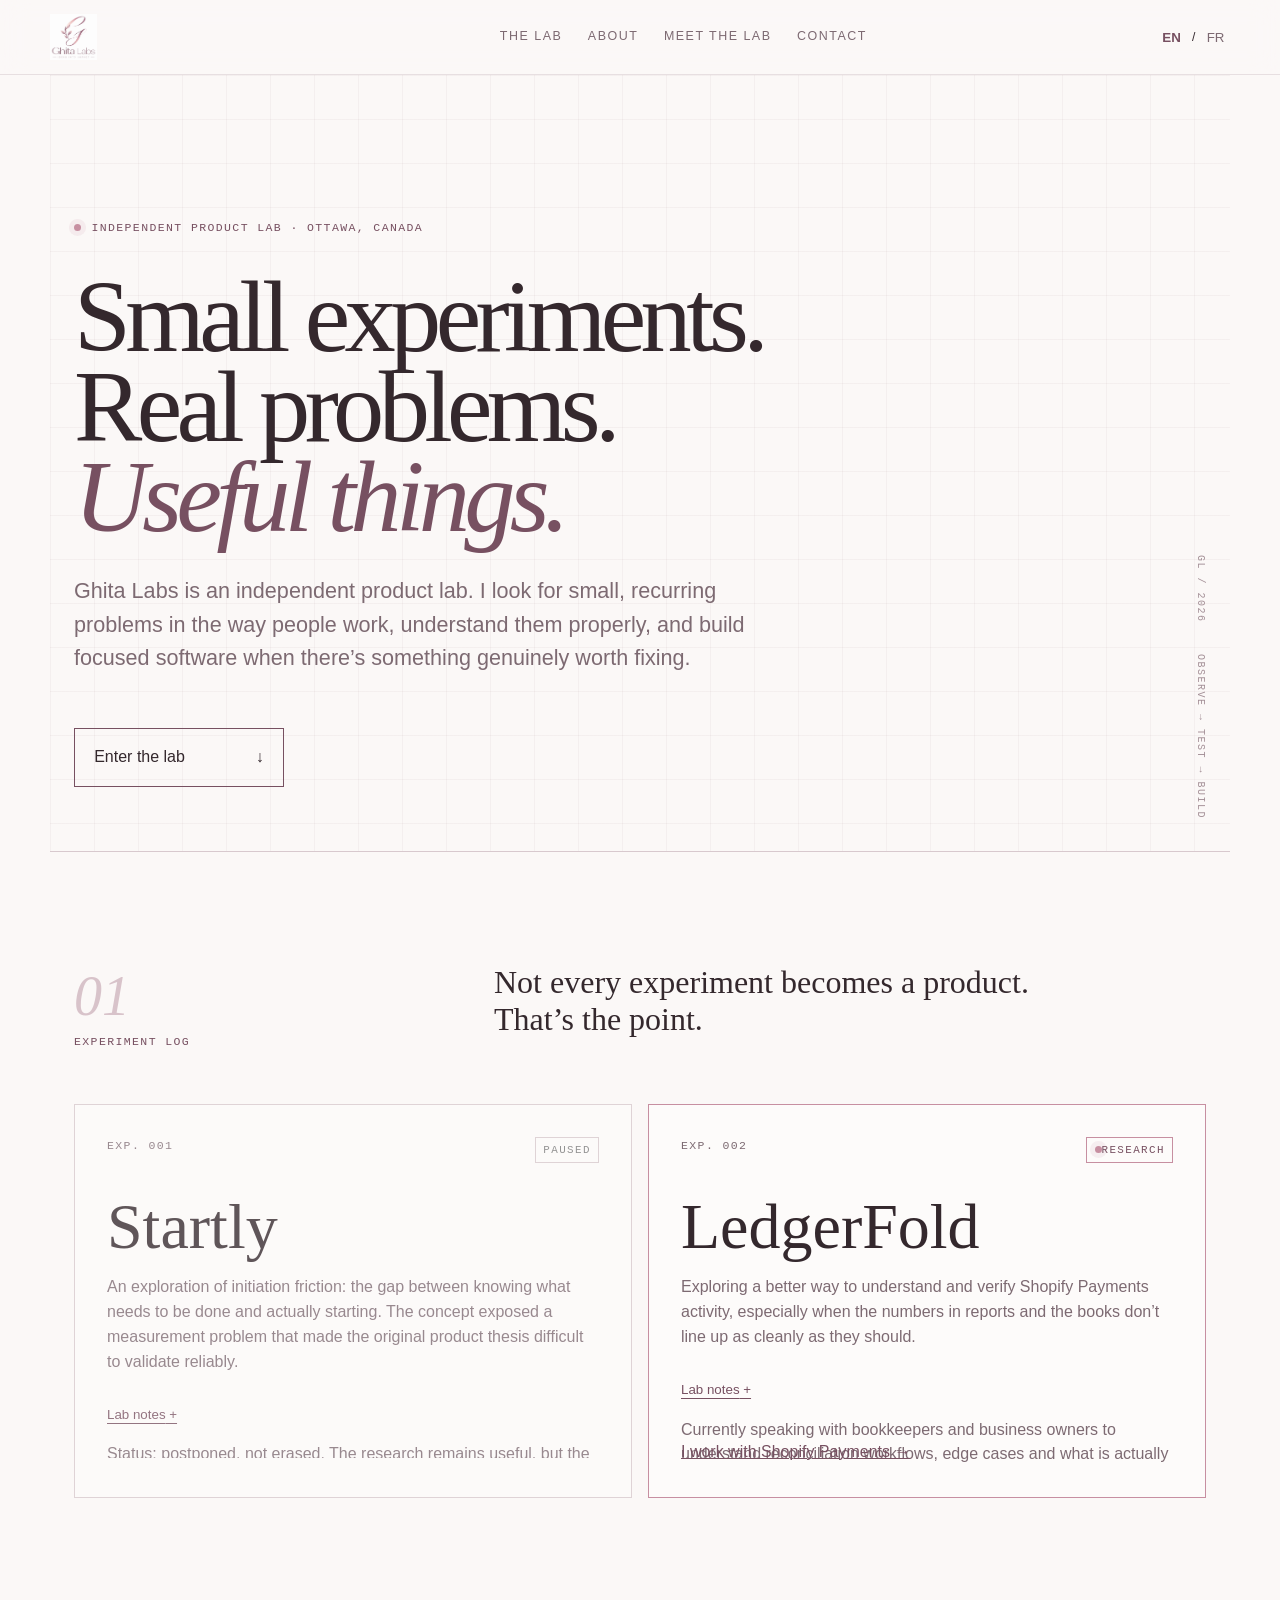
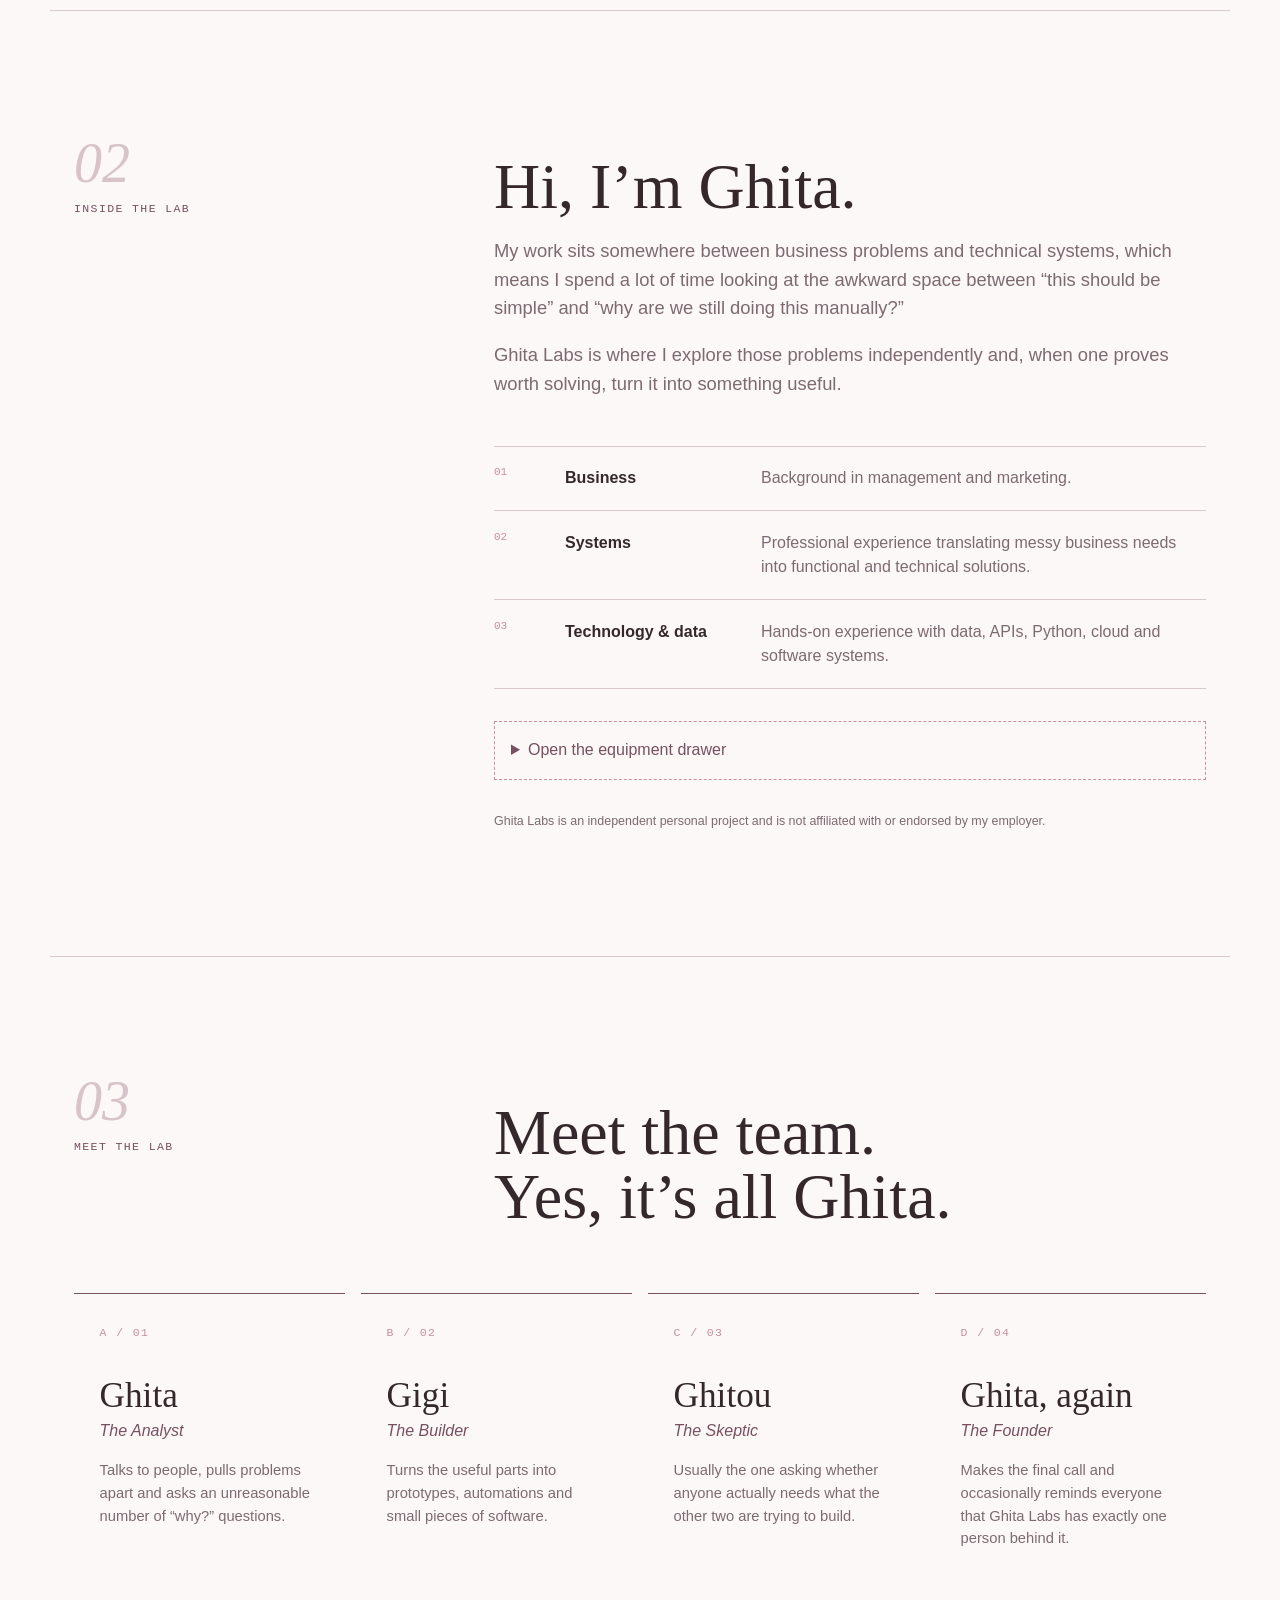
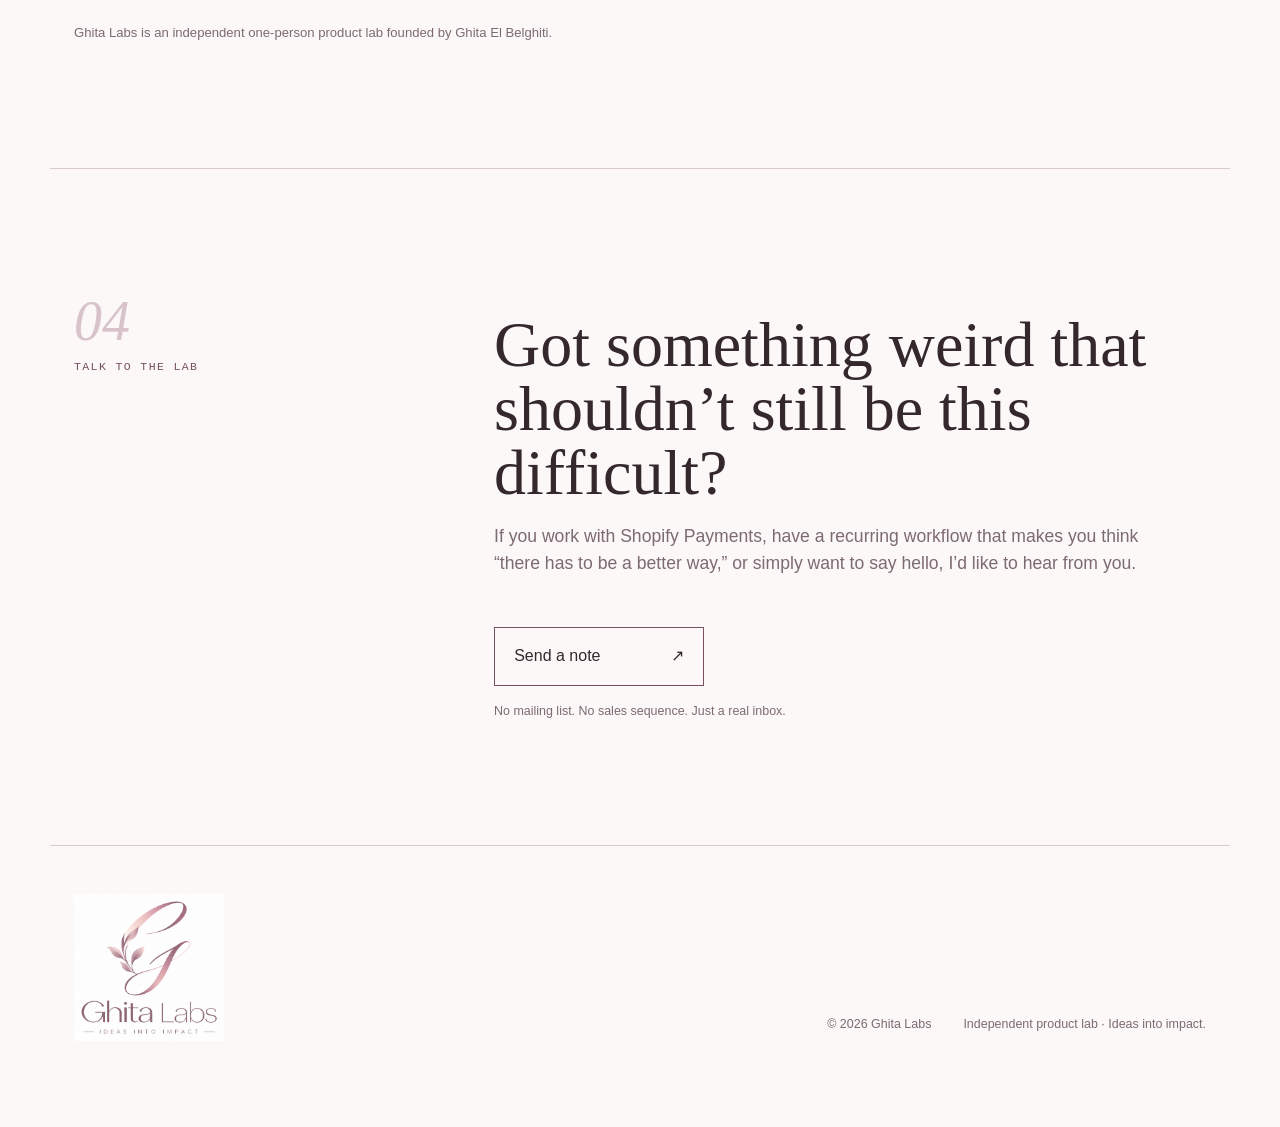
==== index.html @ 99f81e8a "Add files via upload" ====
<!doctype html>
<html lang="en">
<head>
  <meta charset="utf-8">
  <meta name="viewport" content="width=device-width, initial-scale=1">
  <title>Ghita Labs — Independent product lab</title>
  <meta name="description" content="Ghita Labs is an independent one-person product lab exploring small, recurring problems and building focused software when there is something genuinely worth fixing.">
  <meta name="theme-color" content="#fbf8f7">
  <meta property="og:title" content="Ghita Labs — Ideas into impact">
  <meta property="og:description" content="Small experiments. Real problems. Useful things.">
  <meta property="og:type" content="website">
  <meta property="og:image" content="ghita-labs-logo.png">
  <link rel="icon" href="ghita-labs-logo.png">
  <link rel="stylesheet" href="styles.css">
</head>
<body>
  <a class="skip-link" href="#main">Skip to content</a>

  <header class="topbar">
    <a class="brand" href="#lab" aria-label="Ghita Labs home">
      <img src="ghita-labs-logo.png" alt="Ghita Labs">
    </a>
    <nav aria-label="Primary navigation">
      <a href="#lab" data-i18n="nav.lab">The Lab</a>
      <a href="#about" data-i18n="nav.about">About</a>
      <a href="#team" data-i18n="nav.team">Meet the Lab</a>
      <a href="#contact" data-i18n="nav.contact">Contact</a>
    </nav>
    <div class="lang" aria-label="Language">
      <button class="lang-btn active" data-lang="en" aria-pressed="true">EN</button>
      <span>/</span>
      <button class="lang-btn" data-lang="fr" aria-pressed="false">FR</button>
    </div>
  </header>

  <main id="main">
    <section class="hero lab-grid" id="lab">
      <div class="eyebrow"><span class="pulse"></span><span data-i18n="hero.eyebrow">INDEPENDENT PRODUCT LAB · OTTAWA, CANADA</span></div>
      <h1 data-i18n="hero.title">Small experiments.<br>Real problems.<br><em>Useful things.</em></h1>
      <p class="lede" data-i18n="hero.body">Ghita Labs is an independent product lab. I look for small, recurring problems in the way people work, understand them properly, and build focused software when there’s something genuinely worth fixing.</p>
      <a class="lab-button" href="#experiments"><span data-i18n="hero.cta">Enter the lab</span><span aria-hidden="true">↓</span></a>
      <div class="specimen-note" aria-hidden="true">
        <span>GL / 2026</span><span>OBSERVE → TEST → BUILD</span>
      </div>
    </section>

    <section class="section" id="experiments">
      <div class="section-head">
        <div><span class="index">01</span><p class="kicker" data-i18n="experiments.kicker">EXPERIMENT LOG</p></div>
        <p class="section-intro" data-i18n="experiments.intro">Not every experiment becomes a product. That’s the point.</p>
      </div>

      <div class="experiment-grid">
        <article class="experiment-card muted" tabindex="0">
          <div class="card-top"><span>EXP. 001</span><span class="status status-paused" data-i18n="exp1.status">PAUSED</span></div>
          <h2>Startly</h2>
          <p data-i18n="exp1.body">An exploration of initiation friction: the gap between knowing what needs to be done and actually starting. The concept exposed a measurement problem that made the original product thesis difficult to validate reliably.</p>
          <button class="text-button reveal-btn" aria-expanded="false"><span data-i18n="common.notes">Lab notes</span> +</button>
          <div class="reveal">
            <p data-i18n="exp1.note">Status: postponed, not erased. The research remains useful, but the original direction is not being actively built.</p>
          </div>
        </article>

        <article class="experiment-card active-exp" tabindex="0">
          <div class="card-top"><span>EXP. 002</span><span class="status status-research"><span class="pulse"></span><span data-i18n="exp2.status">RESEARCH</span></span></div>
          <h2>LedgerFold</h2>
          <p data-i18n="exp2.body">Exploring a better way to understand and verify Shopify Payments activity, especially when the numbers in reports and the books don’t line up as cleanly as they should.</p>
          <button class="text-button reveal-btn" aria-expanded="false"><span data-i18n="common.notes">Lab notes</span> +</button>
          <div class="reveal">
            <p data-i18n="exp2.note">Currently speaking with bookkeepers and business owners to understand reconciliation workflows, edge cases and what is actually worth automating.</p>
            <a href="#contact" data-i18n="exp2.link">I work with Shopify Payments →</a>
          </div>
        </article>
      </div>
    </section>

    <section class="section split" id="about">
      <div class="section-label"><span class="index">02</span><p class="kicker" data-i18n="about.kicker">INSIDE THE LAB</p></div>
      <div class="about-copy">
        <h2 data-i18n="about.title">Hi, I’m Ghita.</h2>
        <p data-i18n="about.p1">My work sits somewhere between business problems and technical systems, which means I spend a lot of time looking at the awkward space between “this should be simple” and “why are we still doing this manually?”</p>
        <p data-i18n="about.p2">Ghita Labs is where I explore those problems independently and, when one proves worth solving, turn it into something useful.</p>

        <div class="credentials">
          <div><span>01</span><strong data-i18n="about.business">Business</strong><p data-i18n="about.businessText">Background in management and marketing.</p></div>
          <div><span>02</span><strong data-i18n="about.systems">Systems</strong><p data-i18n="about.systemsText">Professional experience translating messy business needs into functional and technical solutions.</p></div>
          <div><span>03</span><strong data-i18n="about.tech">Technology & data</strong><p data-i18n="about.techText">Hands-on experience with data, APIs, Python, cloud and software systems.</p></div>
        </div>

        <details class="equipment">
          <summary data-i18n="about.equipment">Open the equipment drawer</summary>
          <p>Python · SQL · APIs · Azure · Power BI · Postman · C# · Functional Analysis</p>
        </details>
        <p class="fineprint" data-i18n="about.independent">Ghita Labs is an independent personal project and is not affiliated with or endorsed by my employer.</p>
      </div>
    </section>

    <section class="section" id="team">
      <div class="section-head">
        <div><span class="index">03</span><p class="kicker" data-i18n="team.kicker">MEET THE LAB</p></div>
        <div><h2 data-i18n="team.title">Meet the team.<br>Yes, it’s all Ghita.</h2></div>
      </div>

      <div class="team-grid">
        <article class="persona" tabindex="0"><span class="persona-id">A / 01</span><h3>Ghita</h3><em data-i18n="team.analyst">The Analyst</em><p data-i18n="team.analystText">Talks to people, pulls problems apart and asks an unreasonable number of “why?” questions.</p></article>
        <article class="persona" tabindex="0"><span class="persona-id">B / 02</span><h3>Gigi</h3><em data-i18n="team.builder">The Builder</em><p data-i18n="team.builderText">Turns the useful parts into prototypes, automations and small pieces of software.</p></article>
        <article class="persona" tabindex="0"><span class="persona-id">C / 03</span><h3>Ghitou</h3><em data-i18n="team.skeptic">The Skeptic</em><p data-i18n="team.skepticText">Usually the one asking whether anyone actually needs what the other two are trying to build.</p></article>
        <article class="persona" tabindex="0"><span class="persona-id">D / 04</span><h3 data-i18n="team.ghitaAgain">Ghita, again</h3><em data-i18n="team.founder">The Founder</em><p data-i18n="team.founderText">Makes the final call and occasionally reminds everyone that Ghita Labs has exactly one person behind it.</p></article>
      </div>
      <p class="transparency" data-i18n="team.transparency">Ghita Labs is an independent one-person product lab founded by Ghita El Belghiti.</p>
    </section>

    <section class="section contact-section" id="contact">
      <div class="section-label"><span class="index">04</span><p class="kicker" data-i18n="contact.kicker">TALK TO THE LAB</p></div>
      <div class="contact-copy">
        <h2 data-i18n="contact.title">Got something weird that shouldn’t still be this difficult?</h2>
        <p data-i18n="contact.body">If you work with Shopify Payments, have a recurring workflow that makes you think “there has to be a better way,” or simply want to say hello, I’d like to hear from you.</p>
        <a class="lab-button" id="emailLink" href="mailto:ghitalabs@gmail.com?subject=Ghita%20Labs"><span data-i18n="contact.cta">Send a note</span><span aria-hidden="true">↗</span></a>
        <p class="contact-note" data-i18n="contact.note">No mailing list. No sales sequence. Just a real inbox.</p>
      </div>
    </section>
  </main>

  <footer>
    <div><img src="ghita-labs-logo.png" alt="" aria-hidden="true"></div>
    <p>© <span id="year"></span> Ghita Labs</p>
    <p data-i18n="footer.line">Independent product lab · Ideas into impact.</p>
  </footer>

  <script src="script.js"></script>
</body>
</html>
---- styles.css ----
:root{
  --paper:#fbf8f7;--ink:#34282d;--muted:#7d6a72;--line:#d8c9ce;
  --rose:#c78fa1;--plum:#775061;--soft:#f3e9ec;--green:#65786a;
  --max:1180px;
}
*{box-sizing:border-box}
html{scroll-behavior:smooth}
body{margin:0;background:var(--paper);color:var(--ink);font-family:Inter,ui-sans-serif,-apple-system,BlinkMacSystemFont,"Segoe UI",sans-serif;line-height:1.55}
a{color:inherit}
.skip-link{position:absolute;left:-9999px}.skip-link:focus{left:1rem;top:1rem;background:white;padding:.75rem;z-index:99}
.topbar{position:sticky;top:0;z-index:20;display:grid;grid-template-columns:160px 1fr auto;align-items:center;gap:2rem;padding:14px max(24px,calc((100vw - var(--max))/2));border-bottom:1px solid rgba(119,80,97,.15);background:rgba(251,248,247,.88);backdrop-filter:blur(14px)}
.brand img{display:block;width:138px;height:46px;object-fit:contain;object-position:left center}
nav{display:flex;justify-content:center;gap:1.6rem}nav a{text-decoration:none;font-size:.78rem;text-transform:uppercase;letter-spacing:.12em;color:var(--muted)}nav a:hover{color:var(--plum)}
.lang{display:flex;gap:.35rem;align-items:center;font-size:.76rem}.lang-btn{border:0;background:none;padding:.35rem;cursor:pointer;color:var(--muted)}.lang-btn.active{color:var(--plum);font-weight:700}
.hero,.section,footer{max-width:var(--max);margin:auto}
.hero{min-height:84vh;padding:9rem 1.5rem 4rem;position:relative}
.lab-grid{background-image:linear-gradient(rgba(119,80,97,.05) 1px,transparent 1px),linear-gradient(90deg,rgba(119,80,97,.05) 1px,transparent 1px);background-size:44px 44px}
.eyebrow,.kicker,.card-top,.persona-id{font-family:ui-monospace,SFMono-Regular,Menlo,monospace;letter-spacing:.12em;font-size:.72rem}
.eyebrow{display:flex;align-items:center;gap:.65rem;color:var(--plum)}
.pulse{display:inline-block;width:7px;height:7px;border-radius:50%;background:var(--rose);box-shadow:0 0 0 5px rgba(199,143,161,.12)}
h1{font-family:Georgia,"Times New Roman",serif;font-size:clamp(3.6rem,8vw,7.7rem);line-height:.88;letter-spacing:-.055em;margin:2.2rem 0 2rem;max-width:960px;font-weight:400}
h1 em{color:var(--plum);font-weight:400}
.lede{font-size:clamp(1.05rem,2vw,1.35rem);max-width:690px;color:var(--muted)}
.lab-button{display:inline-flex;align-items:center;justify-content:space-between;gap:2rem;margin-top:2rem;padding:1rem 1.2rem;border:1px solid var(--plum);text-decoration:none;min-width:210px;transition:.2s}.lab-button:hover{background:var(--plum);color:white;transform:translateY(-2px)}
.specimen-note{position:absolute;right:1.5rem;bottom:2rem;display:flex;gap:2rem;writing-mode:vertical-rl;font:10px ui-monospace,monospace;letter-spacing:.15em;color:#a38f96}
.section{padding:7rem 1.5rem;border-top:1px solid var(--line)}
.section-head,.split{display:grid;grid-template-columns:1fr 2fr;gap:4rem}.section-head{margin-bottom:3rem}.index{font:italic 3.5rem Georgia,serif;color:#d8c3ca}.kicker{margin:.3rem 0;color:var(--plum)}.section-intro{font:2rem Georgia,serif;margin:0;max-width:550px}
.experiment-grid{display:grid;grid-template-columns:1fr 1fr;gap:1rem}
.experiment-card{border:1px solid var(--line);padding:2rem;min-height:330px;background:rgba(255,255,255,.36);transition:.25s;position:relative}.experiment-card:hover,.experiment-card:focus-within{transform:translateY(-4px);box-shadow:0 18px 40px rgba(52,40,45,.07)}.experiment-card.active-exp{border-color:var(--rose)}.experiment-card.muted{opacity:.78}
.card-top{display:flex;justify-content:space-between;color:var(--muted)}.status{font-size:.68rem;padding:.25rem .45rem;border:1px solid var(--line)}.status-research{color:var(--plum);border-color:var(--rose)}.status-paused{color:#777}
.experiment-card h2,.about-copy h2,.contact-copy h2,.section-head h2{font:400 clamp(2.4rem,5vw,4.6rem) Georgia,serif;line-height:1;margin:2rem 0 1rem}.experiment-card p{max-width:520px;color:var(--muted)}
.text-button{border:0;background:none;padding:0;margin-top:1rem;color:var(--plum);text-decoration:underline;text-underline-offset:4px;cursor:pointer}.reveal{display:grid;grid-template-rows:0fr;overflow:hidden;transition:grid-template-rows .25s}.reveal>*{min-height:0}.experiment-card.open .reveal{grid-template-rows:1fr}.reveal a{display:inline-block;margin-top:.4rem;color:var(--plum)}
.section-label{padding-top:.5rem}.about-copy>p{font-size:1.15rem;max-width:700px;color:var(--muted)}
.credentials{margin-top:3rem;border-top:1px solid var(--line)}.credentials>div{display:grid;grid-template-columns:55px 180px 1fr;gap:1rem;padding:1.2rem 0;border-bottom:1px solid var(--line);align-items:start}.credentials span{font:11px ui-monospace,monospace;color:var(--rose)}.credentials p{margin:0;color:var(--muted)}
.equipment{margin-top:2rem;border:1px dashed var(--rose);padding:1rem}.equipment summary{cursor:pointer;color:var(--plum)}.equipment p{font-family:ui-monospace,monospace;font-size:.82rem;color:var(--muted)}
.fineprint{font-size:.78rem!important;margin-top:2rem}
.team-grid{display:grid;grid-template-columns:repeat(4,1fr);gap:1rem}.persona{padding:1.6rem;border-top:1px solid var(--plum);min-height:280px;transition:.2s}.persona:hover,.persona:focus{background:var(--soft);transform:rotate(-.4deg)}.persona:nth-child(even):hover{transform:rotate(.4deg)}.persona-id{color:var(--rose)}.persona h3{font:2.2rem Georgia,serif;margin:2rem 0 .2rem}.persona em{color:var(--plum)}.persona p{color:var(--muted);font-size:.92rem}.transparency{margin-top:2rem;font-size:.82rem;color:var(--muted)}
.contact-section{display:grid;grid-template-columns:1fr 2fr;gap:4rem}.contact-copy h2{max-width:780px}.contact-copy>p{max-width:680px;color:var(--muted);font-size:1.1rem}.contact-note{font-size:.78rem!important;margin-top:1rem}
footer{padding:3rem 1.5rem 5rem;border-top:1px solid var(--line);display:grid;grid-template-columns:1fr auto auto;gap:2rem;align-items:end;color:var(--muted);font-size:.78rem}footer img{width:150px}
@media(max-width:820px){
 .topbar{grid-template-columns:1fr auto;padding:10px 18px}.brand img{width:112px}nav{display:none}
 .hero{padding-top:6rem;min-height:78vh}.section{padding:5rem 1.2rem}
 .section-head,.split,.contact-section{grid-template-columns:1fr;gap:1.4rem}
 .experiment-grid{grid-template-columns:1fr}.team-grid{grid-template-columns:1fr 1fr}
 .credentials>div{grid-template-columns:35px 1fr}.credentials p{grid-column:2}
 footer{grid-template-columns:1fr;gap:.6rem}.specimen-note{display:none}
}
@media(max-width:520px){.team-grid{grid-template-columns:1fr}h1{font-size:3.8rem}.experiment-card{min-height:0}}
@media(prefers-reduced-motion:reduce){*{scroll-behavior:auto!important;transition:none!important}}
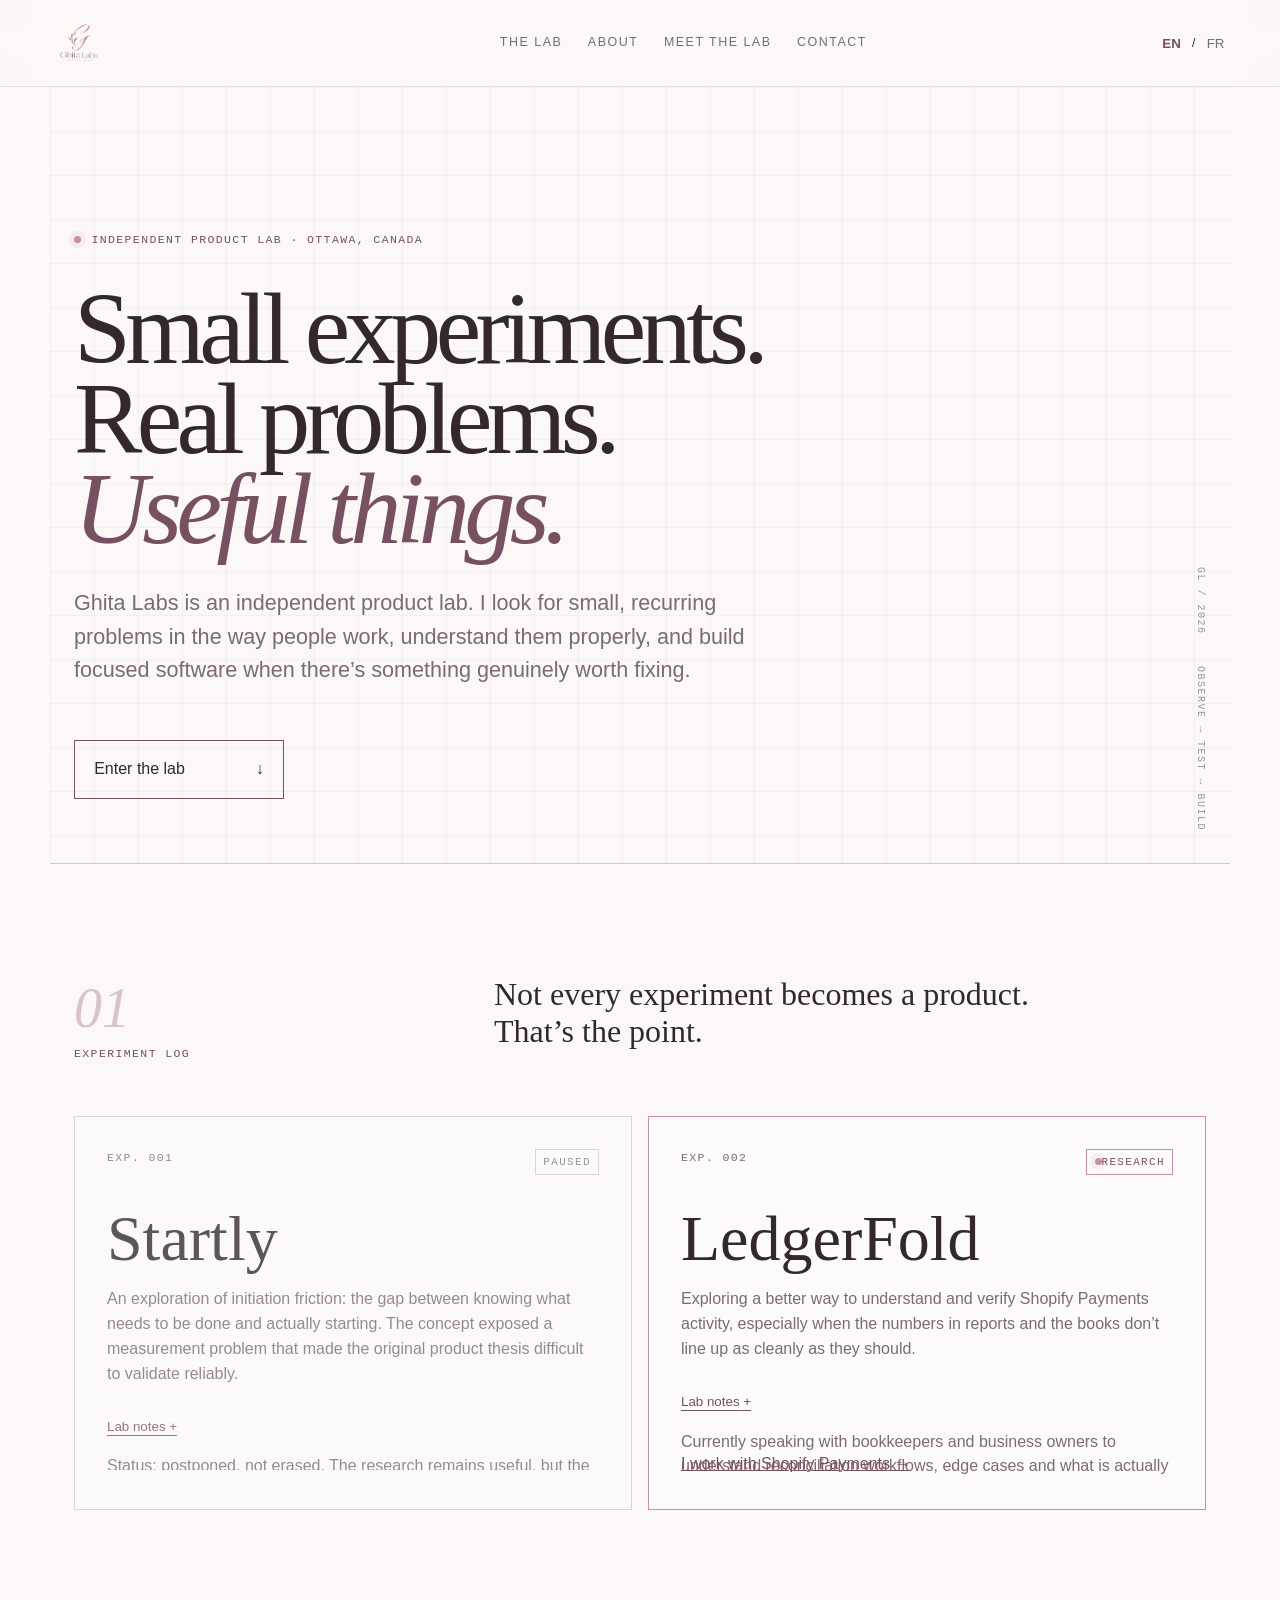
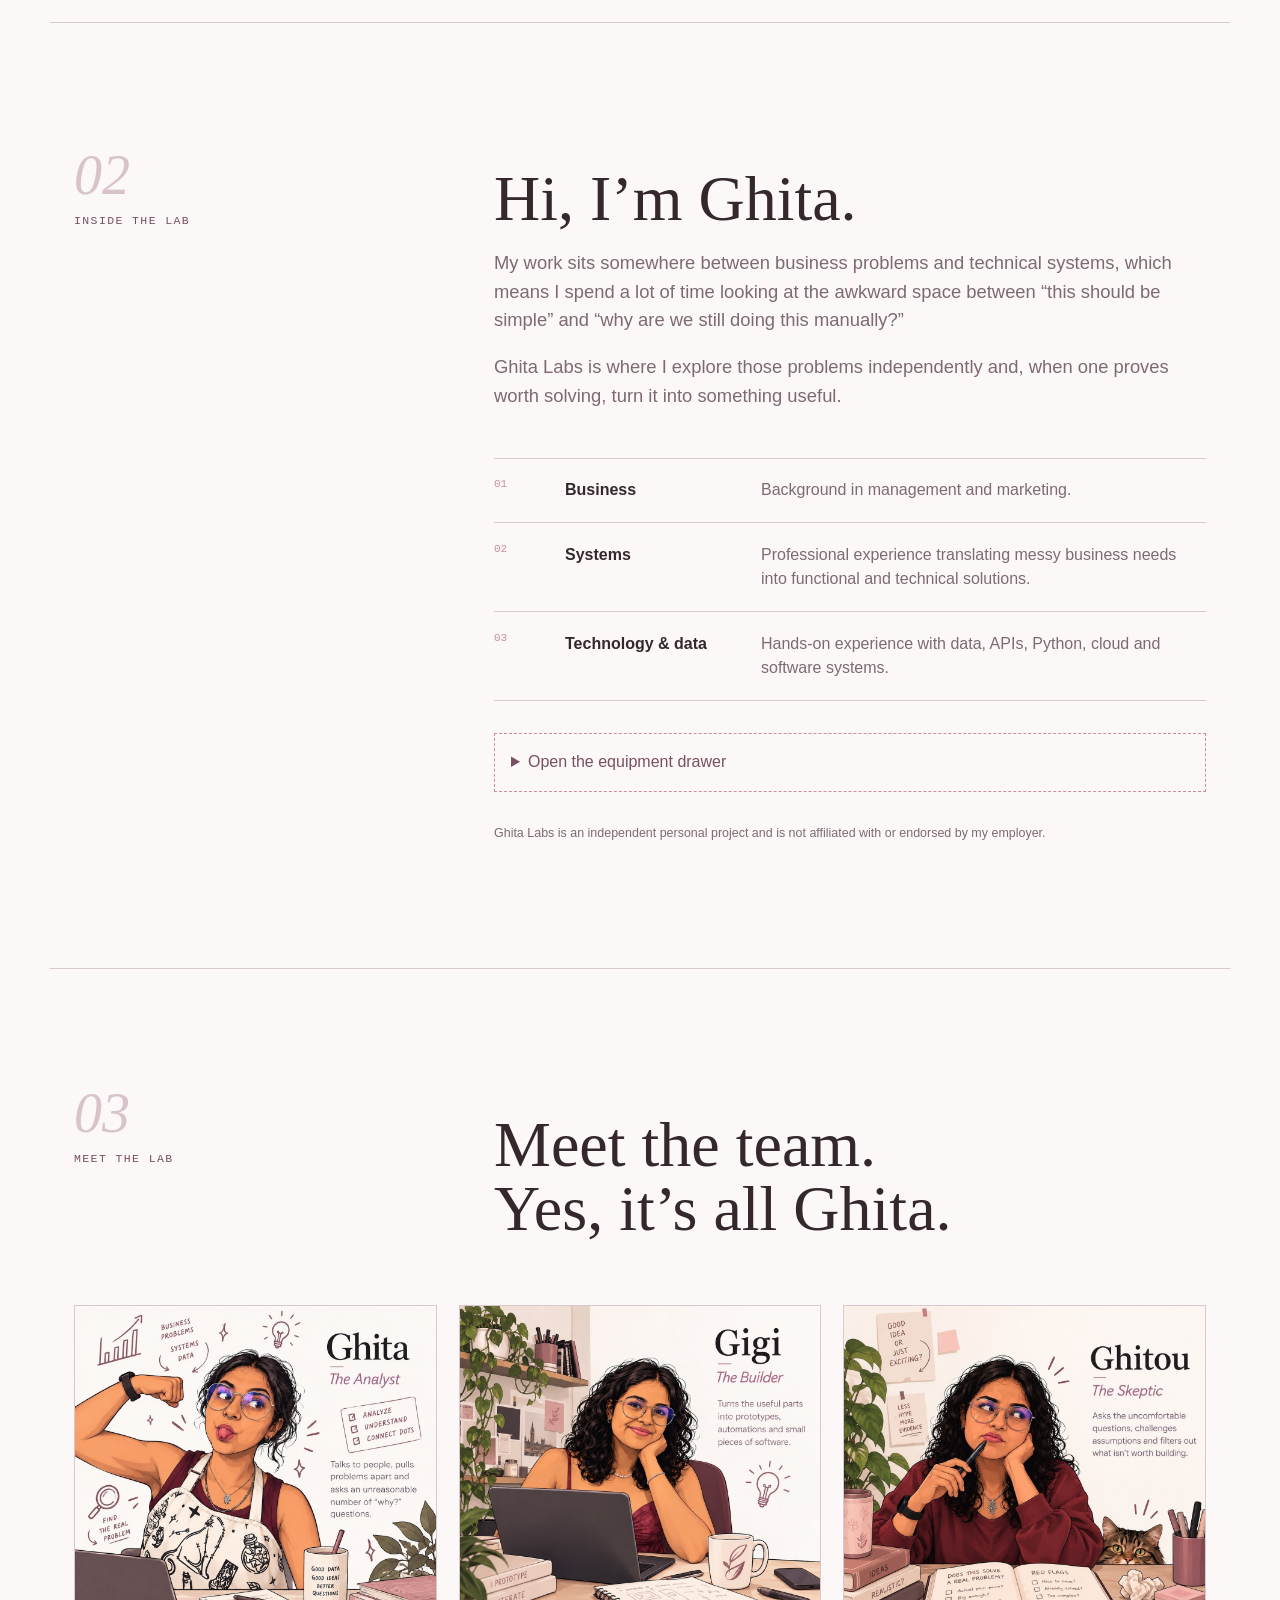
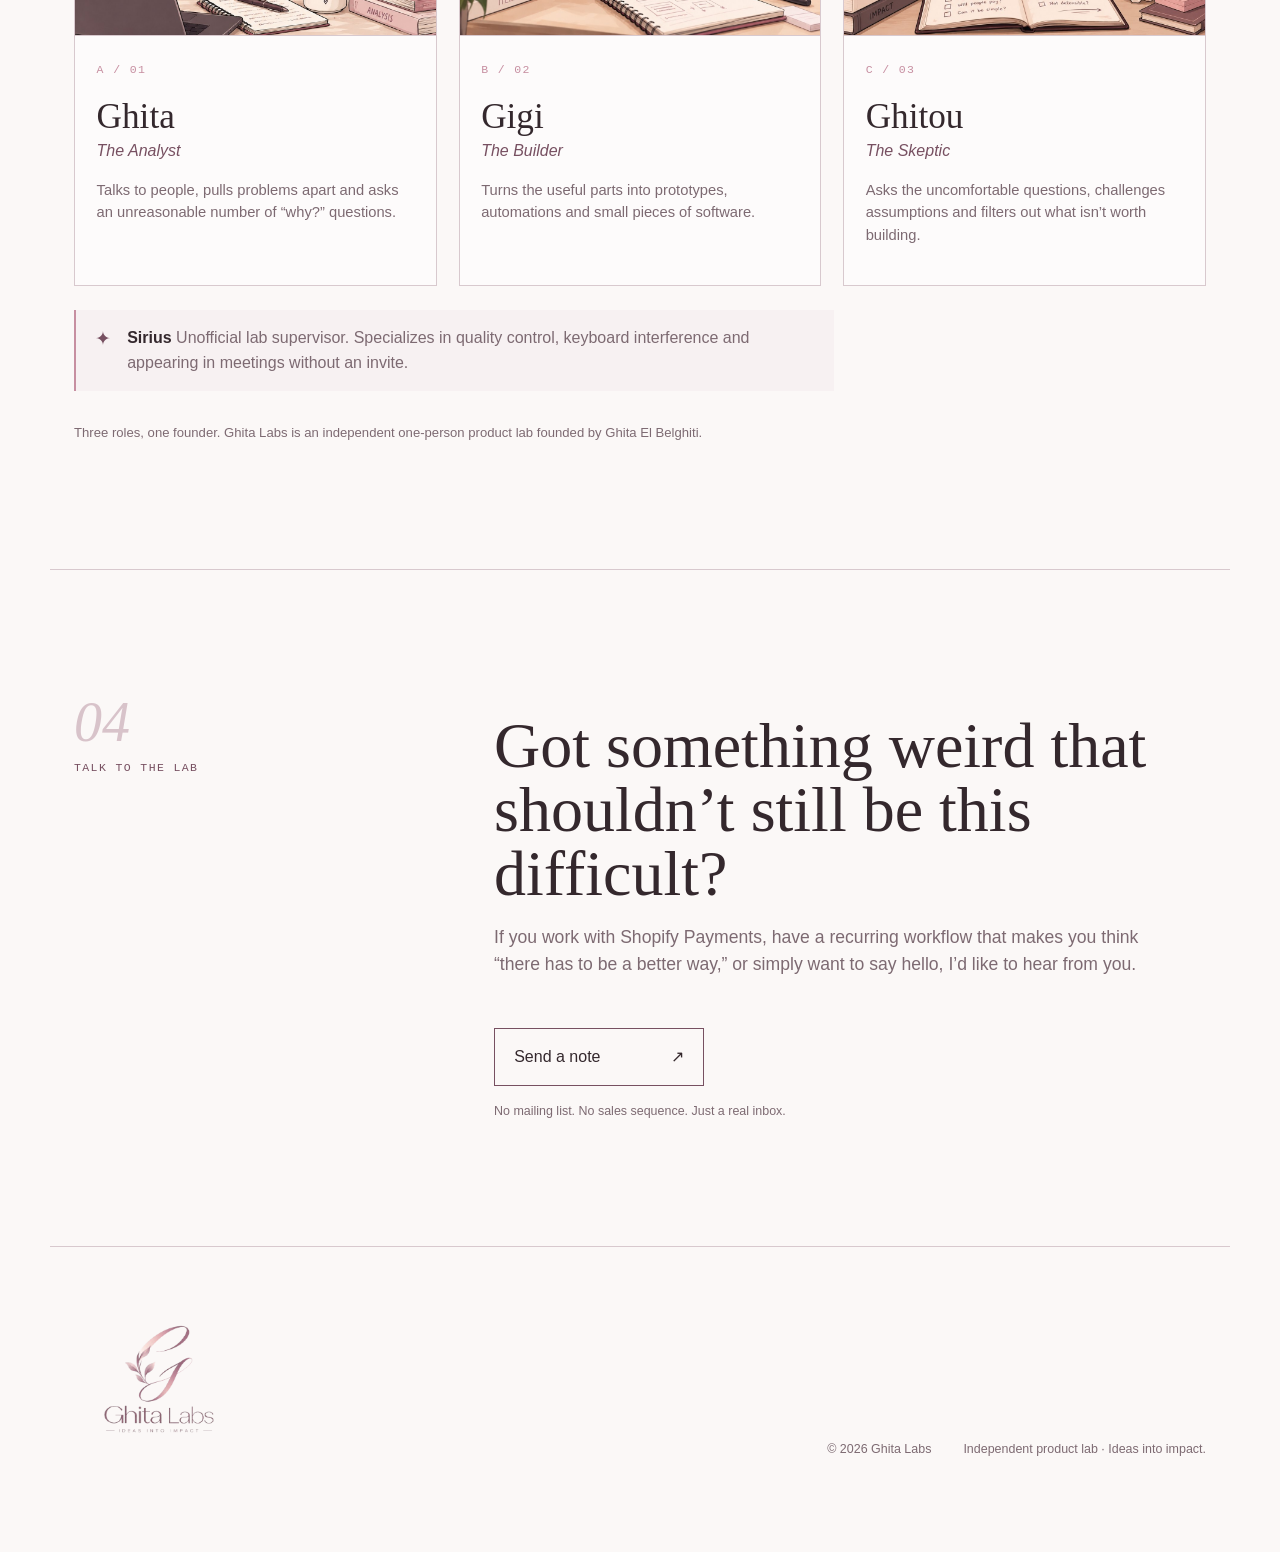
==== commit 9c8497ee: "Add files via upload" ====
--- a/index.html
+++ b/index.html
@@ -101,13 +101,25 @@
         <div><h2 data-i18n="team.title">Meet the team.<br>Yes, it’s all Ghita.</h2></div>
       </div>
 
-      <div class="team-grid">
-        <article class="persona" tabindex="0"><span class="persona-id">A / 01</span><h3>Ghita</h3><em data-i18n="team.analyst">The Analyst</em><p data-i18n="team.analystText">Talks to people, pulls problems apart and asks an unreasonable number of “why?” questions.</p></article>
-        <article class="persona" tabindex="0"><span class="persona-id">B / 02</span><h3>Gigi</h3><em data-i18n="team.builder">The Builder</em><p data-i18n="team.builderText">Turns the useful parts into prototypes, automations and small pieces of software.</p></article>
-        <article class="persona" tabindex="0"><span class="persona-id">C / 03</span><h3>Ghitou</h3><em data-i18n="team.skeptic">The Skeptic</em><p data-i18n="team.skepticText">Usually the one asking whether anyone actually needs what the other two are trying to build.</p></article>
-        <article class="persona" tabindex="0"><span class="persona-id">D / 04</span><h3 data-i18n="team.ghitaAgain">Ghita, again</h3><em data-i18n="team.founder">The Founder</em><p data-i18n="team.founderText">Makes the final call and occasionally reminds everyone that Ghita Labs has exactly one person behind it.</p></article>
+      <div class="team-grid visual-team">
+        <article class="persona visual-persona" tabindex="0">
+          <img src="team-ghita-analyst.jpeg" alt="Illustrated Ghita as The Analyst, surrounded by notes about business problems, systems and data." loading="lazy">
+          <div class="persona-caption"><span class="persona-id">A / 01</span><h3>Ghita</h3><em data-i18n="team.analyst">The Analyst</em><p data-i18n="team.analystText">Talks to people, pulls problems apart and asks an unreasonable number of “why?” questions.</p></div>
+        </article>
+        <article class="persona visual-persona" tabindex="0">
+          <img src="team-gigi-builder.jpeg" alt="Illustrated Gigi as The Builder at a desk with prototype sketches." loading="lazy">
+          <div class="persona-caption"><span class="persona-id">B / 02</span><h3>Gigi</h3><em data-i18n="team.builder">The Builder</em><p data-i18n="team.builderText">Turns the useful parts into prototypes, automations and small pieces of software.</p></div>
+        </article>
+        <article class="persona visual-persona" tabindex="0">
+          <img src="team-ghitou-skeptic.jpeg" alt="Illustrated Ghitou as The Skeptic reviewing ideas, with Sirius the cat peeking over the desk." loading="lazy">
+          <div class="persona-caption"><span class="persona-id">C / 03</span><h3>Ghitou</h3><em data-i18n="team.skeptic">The Skeptic</em><p data-i18n="team.skepticText">Asks the uncomfortable questions, challenges assumptions and filters out what isn’t worth building.</p></div>
+        </article>
       </div>
-      <p class="transparency" data-i18n="team.transparency">Ghita Labs is an independent one-person product lab founded by Ghita El Belghiti.</p>
+      <aside class="sirius-note" aria-label="Sirius, unofficial lab supervisor">
+        <span class="sirius-mark">✦</span>
+        <p><strong>Sirius</strong> <span data-i18n="team.siriusRole">Unofficial lab supervisor.</span> <span data-i18n="team.siriusText">Specializes in quality control, keyboard interference and appearing in meetings without an invite.</span></p>
+      </aside>
+      <p class="transparency" data-i18n="team.transparency">Three roles, one founder. Ghita Labs is an independent one-person product lab founded by Ghita El Belghiti.</p>
     </section>
 
     <section class="section contact-section" id="contact">
--- a/styles.css
+++ b/styles.css
@@ -47,3 +47,18 @@
 }
 @media(max-width:520px){.team-grid{grid-template-columns:1fr}h1{font-size:3.8rem}.experiment-card{min-height:0}}
 @media(prefers-reduced-motion:reduce){*{scroll-behavior:auto!important;transition:none!important}}
+
+/* V2: visual team */
+.visual-team{grid-template-columns:repeat(3,1fr);gap:1.35rem}
+.visual-persona{padding:0;border:1px solid var(--line);background:rgba(255,255,255,.4);overflow:hidden;min-height:0}
+.visual-persona:hover,.visual-persona:focus{background:var(--soft);transform:translateY(-4px) rotate(-.2deg);box-shadow:0 18px 40px rgba(52,40,45,.07)}
+.visual-persona:nth-child(even):hover{transform:translateY(-4px) rotate(.2deg)}
+.visual-persona img{display:block;width:100%;aspect-ratio:1.094/1;object-fit:cover;border-bottom:1px solid var(--line)}
+.persona-caption{padding:1.25rem 1.35rem 1.45rem}
+.persona-caption h3{margin:1rem 0 .15rem}
+.sirius-note{margin-top:1.5rem;display:flex;gap:1rem;align-items:flex-start;max-width:760px;padding:1rem 1.2rem;border-left:2px solid var(--rose);background:rgba(243,233,236,.48);color:var(--muted)}
+.sirius-note p{margin:0}.sirius-note strong{color:var(--ink)}.sirius-mark{color:var(--plum);font-size:1.2rem;line-height:1.4}
+.topbar .brand img{height:58px;width:150px;object-fit:contain;filter:none}
+footer img{width:170px;height:auto;object-fit:contain}
+@media(max-width:900px){.visual-team{grid-template-columns:1fr}.visual-persona{display:grid;grid-template-columns:minmax(0,1.15fr) minmax(220px,.85fr)}.visual-persona img{height:100%;aspect-ratio:auto;border-bottom:0;border-right:1px solid var(--line)}}
+@media(max-width:620px){.visual-persona{display:block}.visual-persona img{height:auto;aspect-ratio:1.094/1;border-right:0;border-bottom:1px solid var(--line)}.topbar .brand img{width:118px;height:54px}}
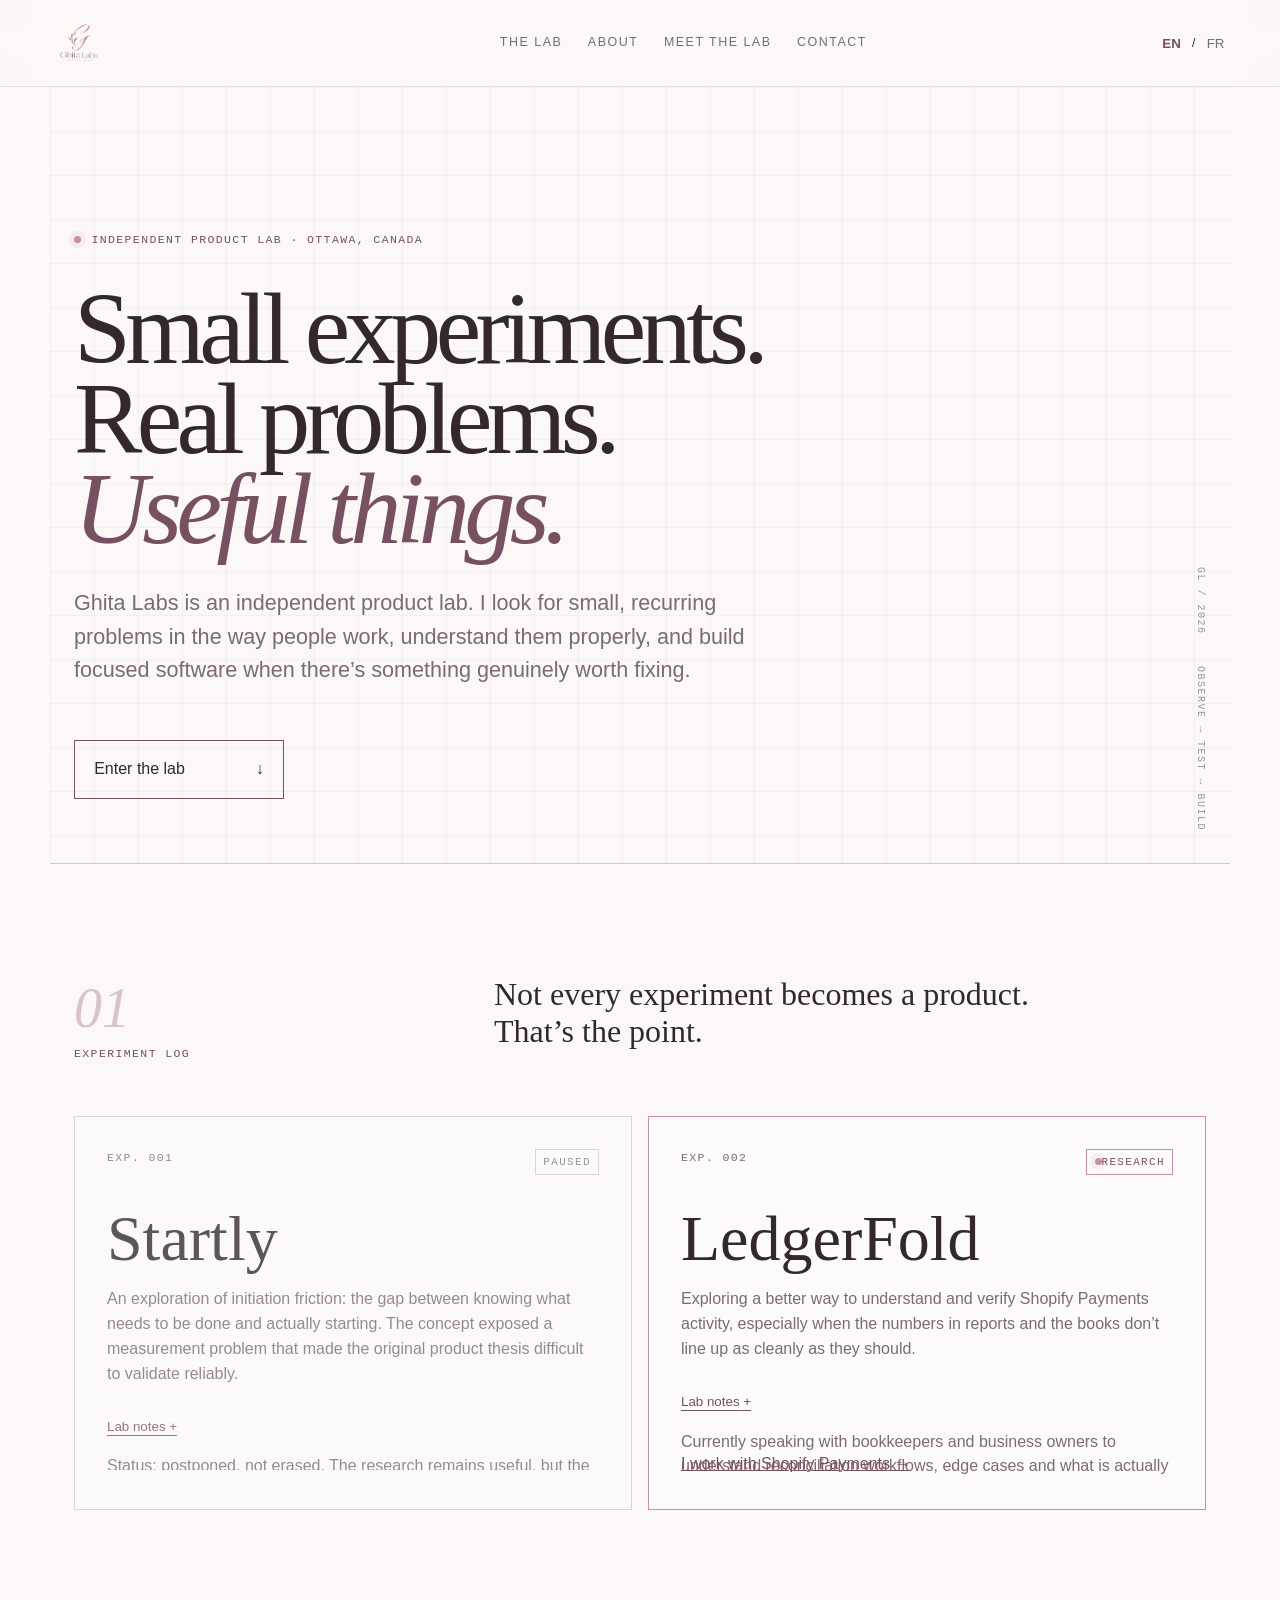
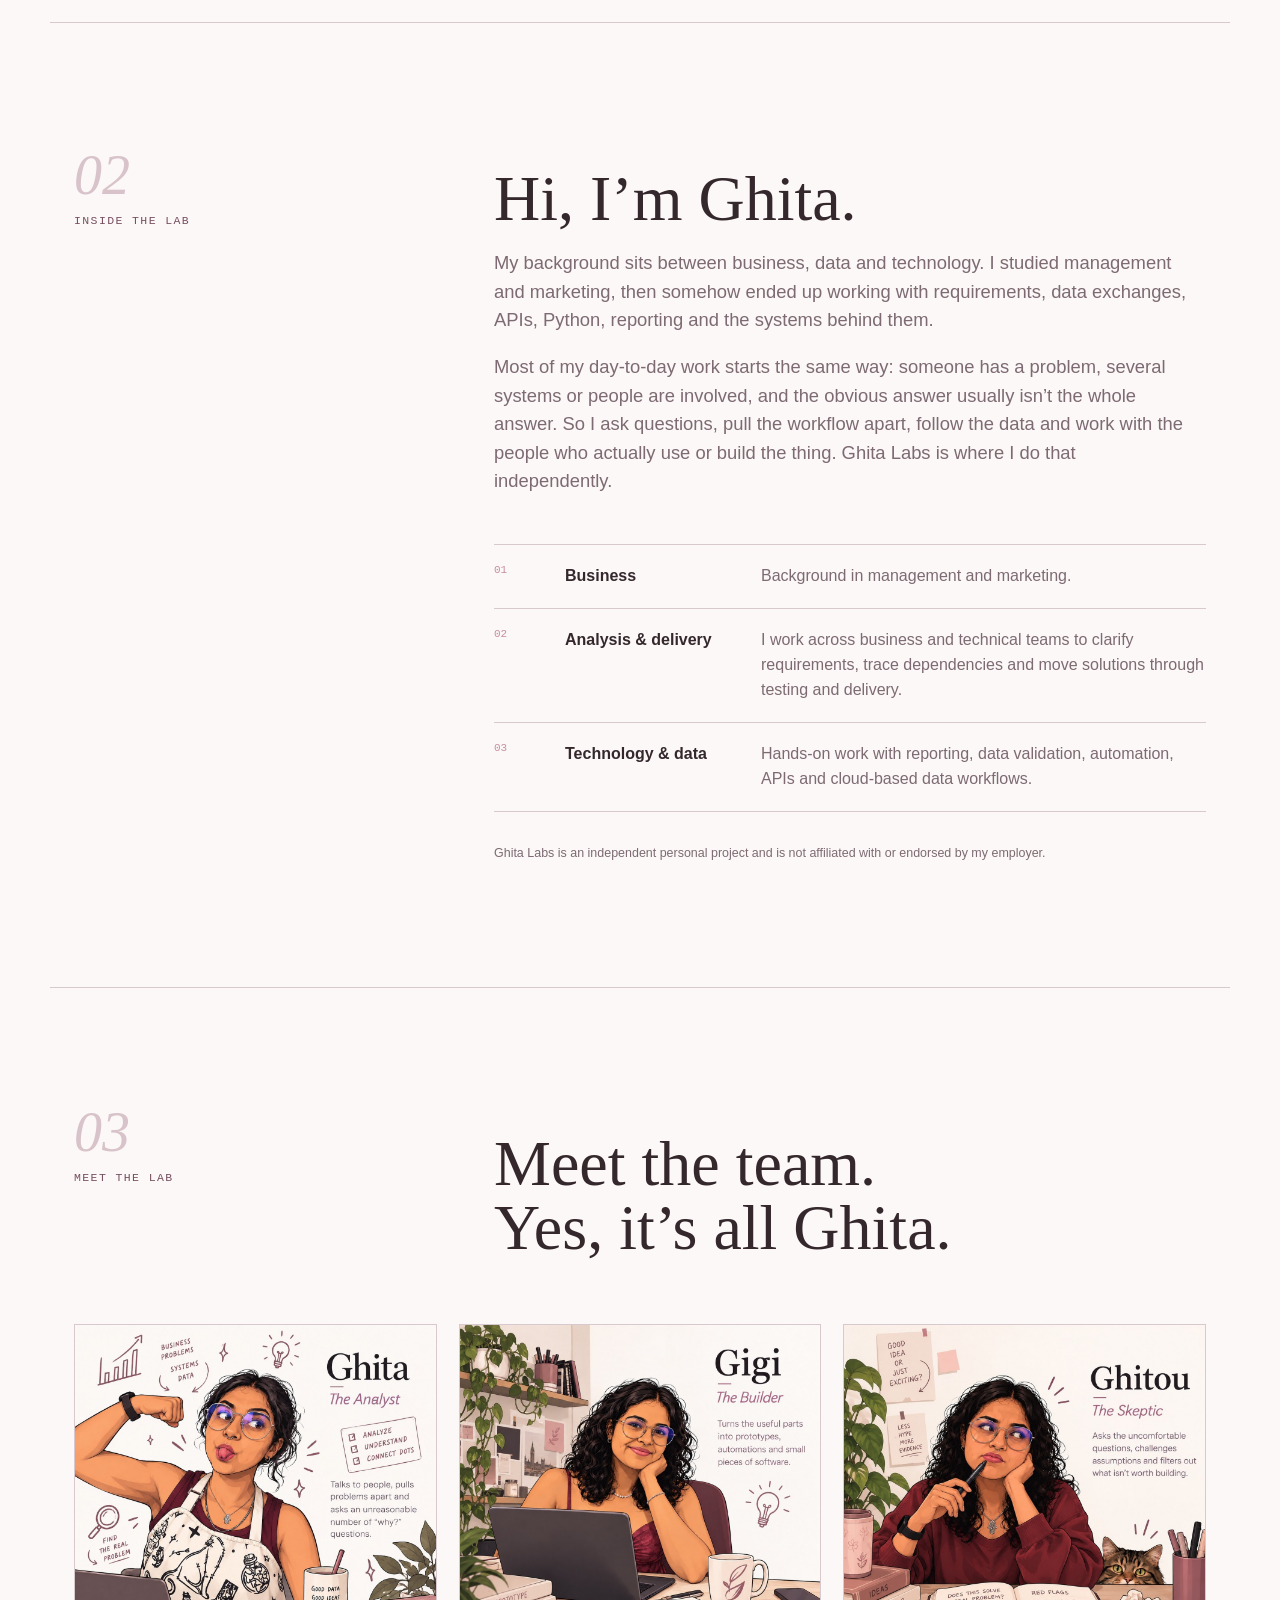
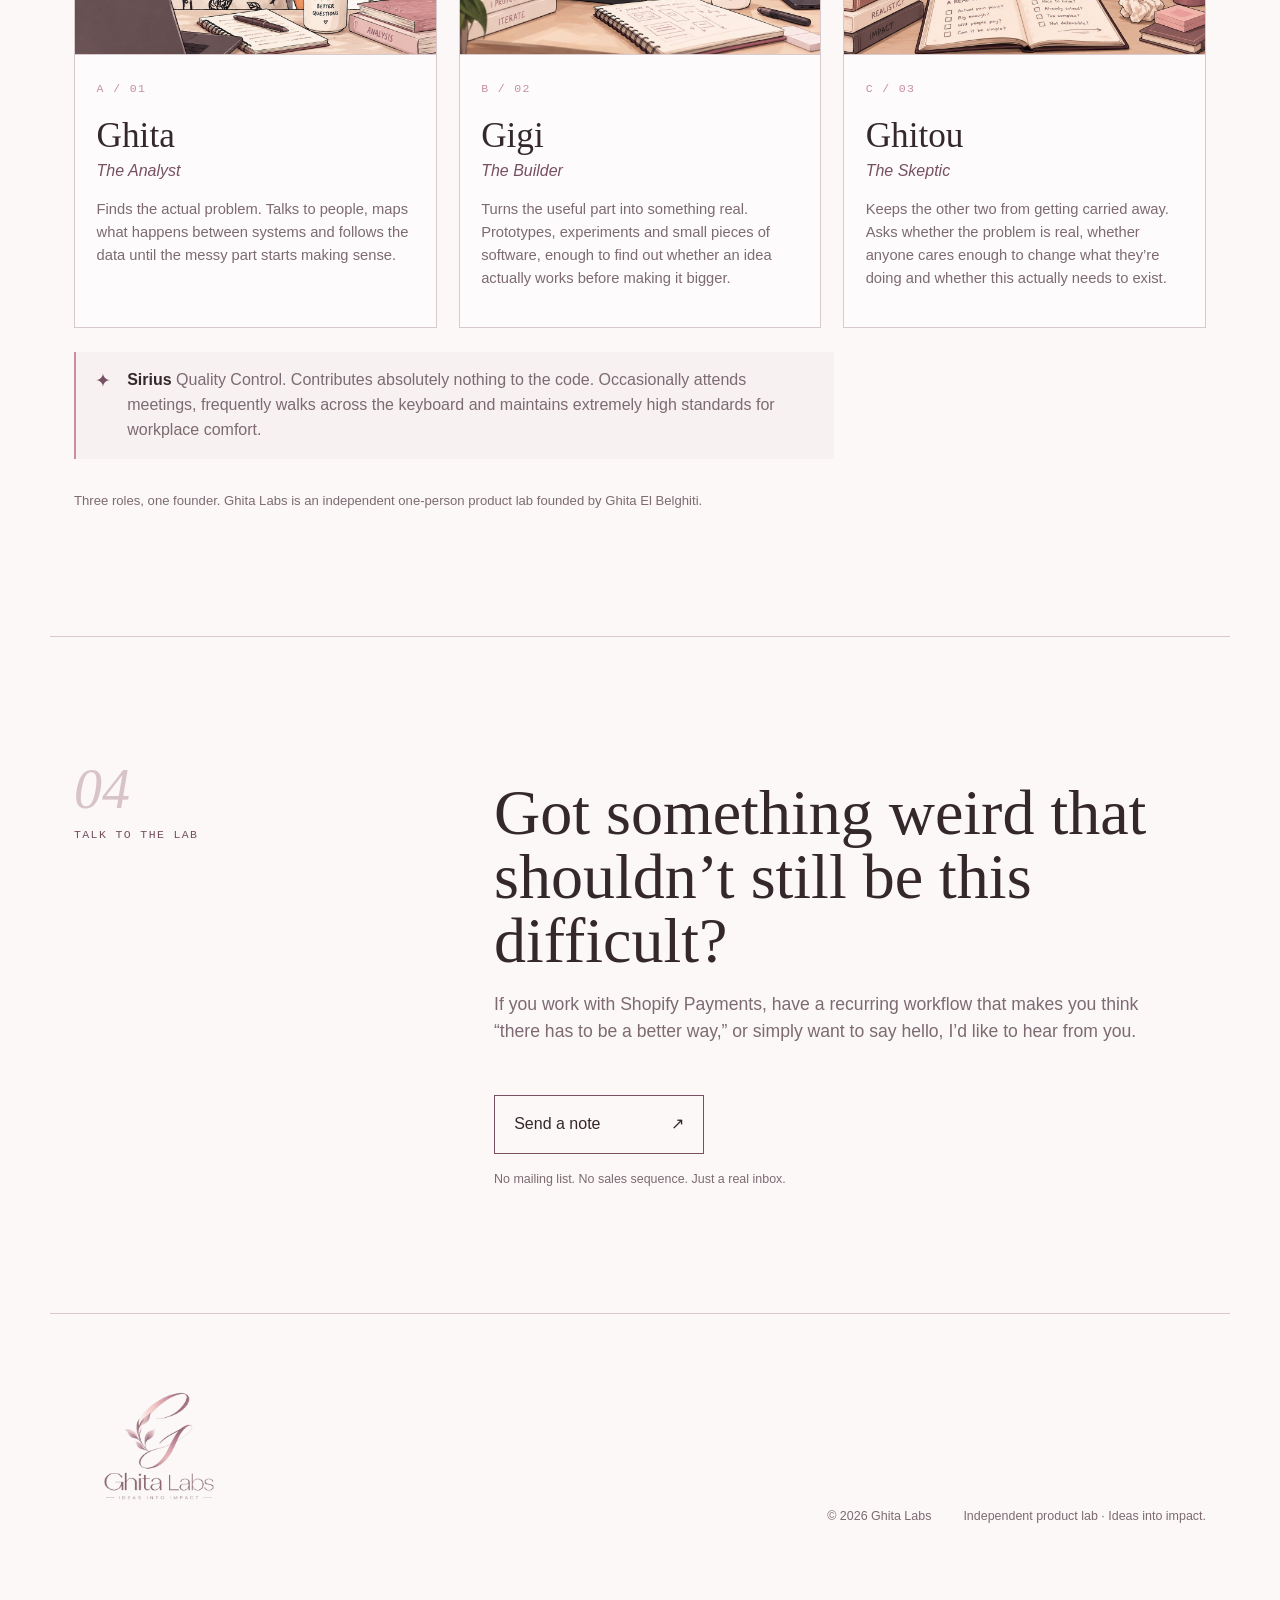
==== commit c7f19833: "Add files via upload" ====
--- a/index.html
+++ b/index.html
@@ -78,20 +78,16 @@
       <div class="section-label"><span class="index">02</span><p class="kicker" data-i18n="about.kicker">INSIDE THE LAB</p></div>
       <div class="about-copy">
         <h2 data-i18n="about.title">Hi, I’m Ghita.</h2>
-        <p data-i18n="about.p1">My work sits somewhere between business problems and technical systems, which means I spend a lot of time looking at the awkward space between “this should be simple” and “why are we still doing this manually?”</p>
-        <p data-i18n="about.p2">Ghita Labs is where I explore those problems independently and, when one proves worth solving, turn it into something useful.</p>
+        <p data-i18n="about.p1">My background sits between business, data and technology. I studied management and marketing, then somehow ended up working with requirements, data exchanges, APIs, Python, reporting and the systems behind them.</p>
+        <p data-i18n="about.p2">Most of my day-to-day work starts the same way: someone has a problem, several systems or people are involved, and the obvious answer usually isn’t the whole answer. So I ask questions, pull the workflow apart, follow the data and work with the people who actually use or build the thing. Ghita Labs is where I do that independently.</p>
 
         <div class="credentials">
           <div><span>01</span><strong data-i18n="about.business">Business</strong><p data-i18n="about.businessText">Background in management and marketing.</p></div>
-          <div><span>02</span><strong data-i18n="about.systems">Systems</strong><p data-i18n="about.systemsText">Professional experience translating messy business needs into functional and technical solutions.</p></div>
-          <div><span>03</span><strong data-i18n="about.tech">Technology & data</strong><p data-i18n="about.techText">Hands-on experience with data, APIs, Python, cloud and software systems.</p></div>
+          <div><span>02</span><strong data-i18n="about.systems">Analysis & delivery</strong><p data-i18n="about.systemsText">I work across business and technical teams to clarify requirements, trace dependencies and move solutions through testing and delivery.</p></div>
+          <div><span>03</span><strong data-i18n="about.tech">Technology & data</strong><p data-i18n="about.techText">Hands-on work with reporting, data validation, automation, APIs and cloud-based data workflows.</p></div>
         </div>
 
-        <details class="equipment">
-          <summary data-i18n="about.equipment">Open the equipment drawer</summary>
-          <p>Python · SQL · APIs · Azure · Power BI · Postman · C# · Functional Analysis</p>
-        </details>
-        <p class="fineprint" data-i18n="about.independent">Ghita Labs is an independent personal project and is not affiliated with or endorsed by my employer.</p>
+                <p class="fineprint" data-i18n="about.independent">Ghita Labs is an independent personal project and is not affiliated with or endorsed by my employer.</p>
       </div>
     </section>
 
@@ -104,20 +100,20 @@
       <div class="team-grid visual-team">
         <article class="persona visual-persona" tabindex="0">
           <img src="team-ghita-analyst.jpeg" alt="Illustrated Ghita as The Analyst, surrounded by notes about business problems, systems and data." loading="lazy">
-          <div class="persona-caption"><span class="persona-id">A / 01</span><h3>Ghita</h3><em data-i18n="team.analyst">The Analyst</em><p data-i18n="team.analystText">Talks to people, pulls problems apart and asks an unreasonable number of “why?” questions.</p></div>
+          <div class="persona-caption"><span class="persona-id">A / 01</span><h3>Ghita</h3><em data-i18n="team.analyst">The Analyst</em><p data-i18n="team.analystText">Finds the actual problem. Talks to people, maps what happens between systems and follows the data until the messy part starts making sense.</p></div>
         </article>
         <article class="persona visual-persona" tabindex="0">
           <img src="team-gigi-builder.jpeg" alt="Illustrated Gigi as The Builder at a desk with prototype sketches." loading="lazy">
-          <div class="persona-caption"><span class="persona-id">B / 02</span><h3>Gigi</h3><em data-i18n="team.builder">The Builder</em><p data-i18n="team.builderText">Turns the useful parts into prototypes, automations and small pieces of software.</p></div>
+          <div class="persona-caption"><span class="persona-id">B / 02</span><h3>Gigi</h3><em data-i18n="team.builder">The Builder</em><p data-i18n="team.builderText">Turns the useful part into something real. Prototypes, experiments and small pieces of software, enough to find out whether an idea actually works before making it bigger.</p></div>
         </article>
         <article class="persona visual-persona" tabindex="0">
           <img src="team-ghitou-skeptic.jpeg" alt="Illustrated Ghitou as The Skeptic reviewing ideas, with Sirius the cat peeking over the desk." loading="lazy">
-          <div class="persona-caption"><span class="persona-id">C / 03</span><h3>Ghitou</h3><em data-i18n="team.skeptic">The Skeptic</em><p data-i18n="team.skepticText">Asks the uncomfortable questions, challenges assumptions and filters out what isn’t worth building.</p></div>
+          <div class="persona-caption"><span class="persona-id">C / 03</span><h3>Ghitou</h3><em data-i18n="team.skeptic">The Skeptic</em><p data-i18n="team.skepticText">Keeps the other two from getting carried away. Asks whether the problem is real, whether anyone cares enough to change what they’re doing and whether this actually needs to exist.</p></div>
         </article>
       </div>
       <aside class="sirius-note" aria-label="Sirius, unofficial lab supervisor">
         <span class="sirius-mark">✦</span>
-        <p><strong>Sirius</strong> <span data-i18n="team.siriusRole">Unofficial lab supervisor.</span> <span data-i18n="team.siriusText">Specializes in quality control, keyboard interference and appearing in meetings without an invite.</span></p>
+        <p><strong>Sirius</strong> <span data-i18n="team.siriusRole">Quality Control.</span> <span data-i18n="team.siriusText">Contributes absolutely nothing to the code. Occasionally attends meetings, frequently walks across the keyboard and maintains extremely high standards for workplace comfort.</span></p>
       </aside>
       <p class="transparency" data-i18n="team.transparency">Three roles, one founder. Ghita Labs is an independent one-person product lab founded by Ghita El Belghiti.</p>
     </section>
